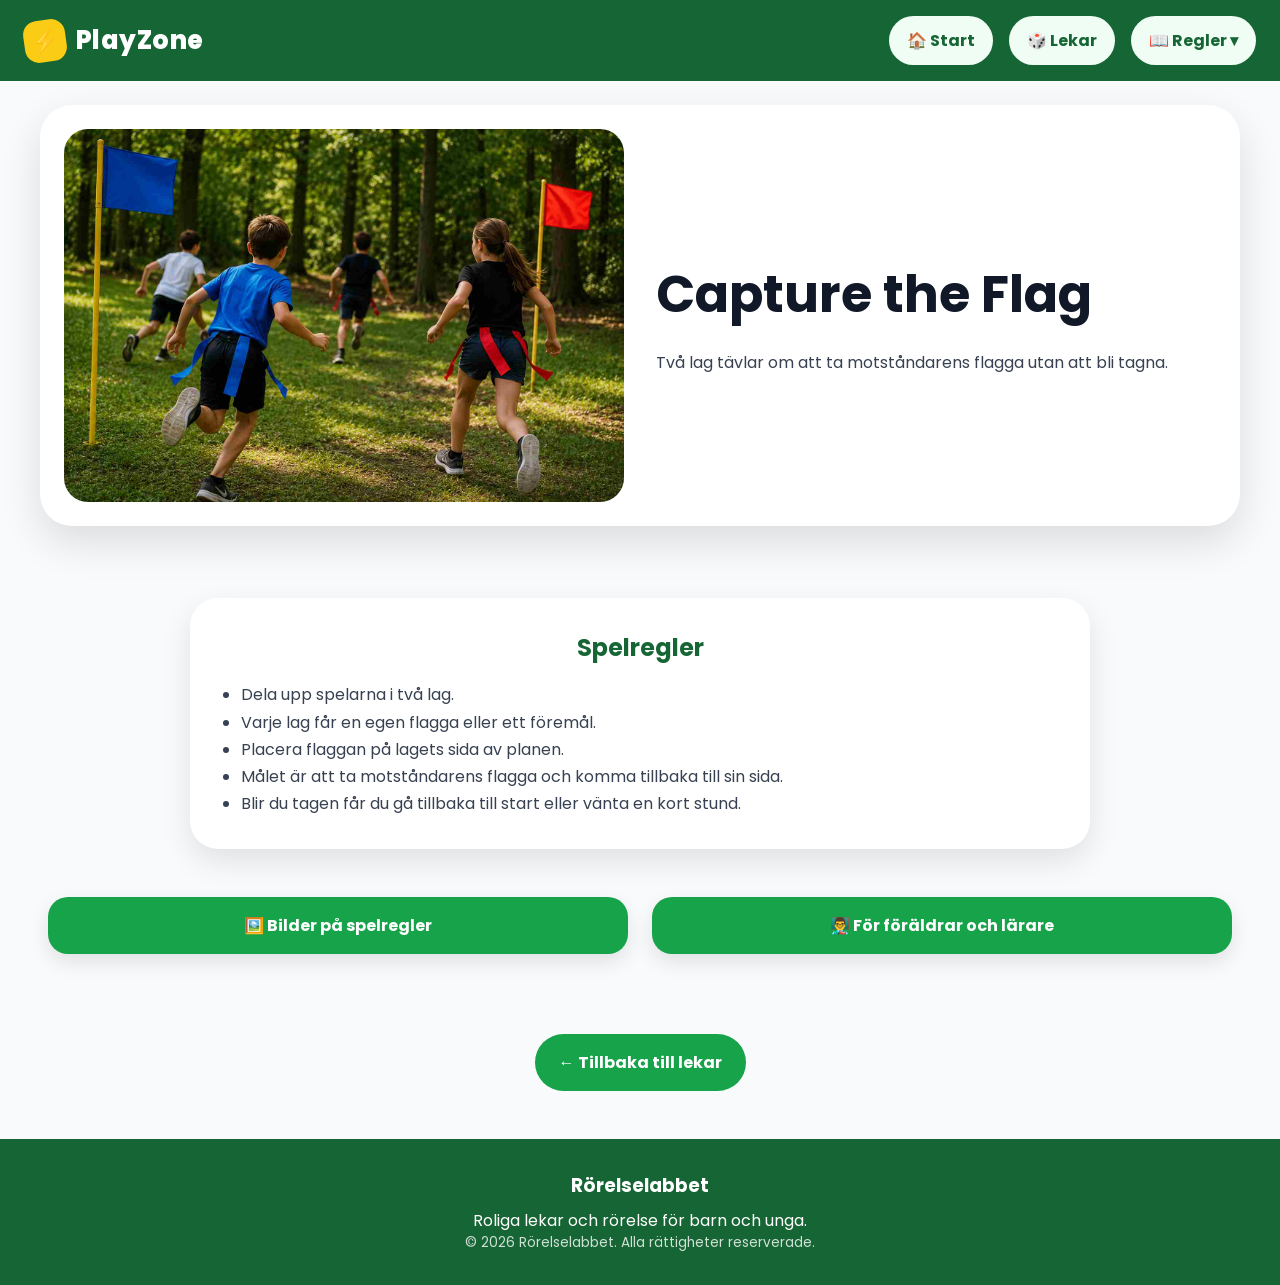
==== capturetheflagg.html @ b03fca57 "Första versionen av PlayZone" ====
<!DOCTYPE html>
<html lang="sv">
<head>
    <meta charset="UTF-8">
    <meta name="viewport" content="width=device-width, initial-scale=1.0">
    <title>Capture the Flag - Rörelselabbet</title>
    <link rel="preconnect" href="https://fonts.googleapis.com">
    <link href="https://fonts.googleapis.com/css2?family=Poppins:wght@400;500;600;700&display=swap" rel="stylesheet">
    <link rel="stylesheet" href="css/lekinfo.style.css">
</head>
<body>

<nav>
     <div class="logo">
    <span class="logo-icon">⚡</span>
    <span class="logo-text">PlayZone</span>
</div>

    <input type="checkbox" id="menu-toggle">
</div>

    <div class="nav-links">

        <a href="index.html">🏠 Start</a>

        <a href="lekar.html">🎲 Lekar</a>

        <div class="dropdown">

           
<details class="dropdown-menu">
    <summary>📖 Regler ▾</summary>
                <a href="spokboll.html">Spökboll</a>
                <a href="kurragömma.html">Kurragömma</a>
                <a href="capturetheflagg.html">Capture the Flag</a>
                <a href="dogdeball.html">Dodgeball</a>
                <a href="stafett.html">Stafett</a>
                <a href="tagen.html">Tagen</a>
                <a href="king.html">King</a>
                <a href="hinderbana.html">Hinderbana</a>
            </div>

        </div>

    </div>
</nav>

<section class="hero">
    <div class="hero-card">
        <div class="hero-image">
            <img src="images/capturetheflagg.jpg" alt="Capture the Flag">
        </div>
        <div class="hero-text">
            <h1>Capture the Flag</h1>
            <p>Två lag tävlar om att ta motståndarens flagga utan att bli tagna.</p>
        </div>
    </div>
</section>

<section class="content-section">
    <div class="content-grid">
        <div class="info-card">
            <h2>Spelregler</h2>
            <ul>
                <li>Dela upp spelarna i två lag.</li>
                <li>Varje lag får en egen flagga eller ett föremål.</li>
                <li>Placera flaggan på lagets sida av planen.</li>
                <li>Målet är att ta motståndarens flagga och komma tillbaka till sin sida.</li>
                <li>Blir du tagen får du gå tillbaka till start eller vänta en kort stund.</li>
            </ul>
        </div>
    </div>

 <section class="content-section">

    <div class="tabs-wrapper">

        <div class="tab-box">

            <input type="checkbox" id="toggle-rules">

            <label for="toggle-rules" class="tab-label">
                🖼️ Bilder på spelregler
            </label>

            <div class="tab-content">
                <img src="images/capturetheflagbild.jpg" alt="Bildstöd för Spökboll" class="rules-image">
            </div>

        </div>

        <div class="tab-box">

            <input type="checkbox" id="toggle-info">

            <label for="toggle-info" class="tab-label">
                👨‍🏫 För föräldrar och lärare
            </label>

            <div class="tab-content">
                <p>
                    Capture the Flag tränar samarbete, strategi, kommunikation och kondition. Leken passar bra för större grupper och hjälper barn att planera tillsammans.
                </p>
            </div>

        </div>

    </div>

    </section>

    <div class="back-container">
        <a href="lekar.html" class="back-btn">← Tillbaka till lekar</a>
    </div>
</section>

<footer class="footer">
    <h3>Rörelselabbet</h3>
    <p>Roliga lekar och rörelse för barn och unga.</p>
    <p class="small-text">© 2026 Rörelselabbet. Alla rättigheter reserverade.</p>
</footer>

</body>
</html>
---- css/lekinfo.style.css ----
*{
    margin: 0;
    padding: 0;
    box-sizing: border-box;
}

body{
    font-family: "Poppins", Arial, sans-serif;
    background: #F8FAFC;
    color: #1F2937;
}

/* NAV */

nav{
    background: #166534;
    padding: 1rem 1.5rem;
}

.nav-container{
    display: flex;
    justify-content: space-between;
    align-items: center;
}

.logo{
    display: flex;
    align-items: center;
    gap: 0.6rem;

    color: white;
    font-weight: 800;
}

.logo-icon{
    background: #FACC15;
    color: #166534;

    width: 42px;
    height: 42px;

    display: flex;
    align-items: center;
    justify-content: center;

    border-radius: 14px;

    font-size: 1.4rem;

    transform: rotate(-8deg);
}

.logo-text{
    font-size: 1.6rem;
    letter-spacing: 0.5px;
}

.menu-btn{
    color: white;
    font-size: 2rem;
    cursor: pointer;
}

#menu-toggle{
    display: none;
}

.nav-links{
    display: none;
    flex-direction: column;
    gap: 1rem;
    margin-top: 1rem;
}

.nav-links a{
    text-decoration: none;
    color: #166534;
    background: #F0FDF4;
    padding: 12px 18px;
    border-radius: 999px;
    font-weight: 700;
    transition: 0.2s;
}

.nav-links a:hover{
    background: #DCFCE7;
}

#menu-toggle:checked ~ .nav-links{
    display: flex;
}

/* ===== REGELMENY ===== */

.dropdown-menu{
    position: relative;
}

.dropdown-menu summary{
    list-style: none;
    cursor: pointer;
    background: #F0FDF4;
    color: #166534;
    padding: 12px 18px;
    border-radius: 999px;
    font-weight: 700;
}

.dropdown-menu summary::-webkit-details-marker{
    display: none;
}

.dropdown-menu a{
    display: none;
}

.dropdown-menu[open] a{
    display: block;
    text-decoration: none;
    color: #166534;
    background: white;
    padding: 10px 14px;
    border-radius: 12px;
    font-weight: 600;
    margin-top: 0.3rem;
}

.dropdown-menu[open]{
    background: white;
    border-radius: 20px;
    padding: 0.5rem;
    box-shadow: 0 12px 30px rgba(0,0,0,.15);
}

/* Desktop/iPad: gör dropdownen flytande så den inte puttar runt menyn */
@media (min-width: 768px){
    .dropdown-menu[open]{
        position: absolute;
        right: 0;
        top: 100%;
        min-width: 220px;
        z-index: 999;
    }

    .nav-links{
        position: relative;
        align-items: center;
    }
}

/* HERO */

.hero{
    padding: 1.5rem;
}

.hero-card{
    max-width: 1200px;
    margin: auto;
    display: flex;
    gap: 2rem;
    background: white;
    border-radius: 32px;
    padding: 1.5rem;
    box-shadow: 0 16px 40px rgba(0,0,0,0.12);
}

.hero-image,
.hero-text{
    flex: 1;
}

.hero-image img{
    width: 100%;
    height: 100%;
    min-height: 350px;
    object-fit: cover;
    border-radius: 24px;
    display: block;
}

.hero-text{
    display: flex;
    flex-direction: column;
    justify-content: center;
}

.hero-text h1{
    font-size: clamp(2rem, 4vw, 3.4rem);
    margin-bottom: 1rem;
    color: #111827;
}

.hero-text p{
    line-height: 1.7;
    color: #374151;
}

/* CONTENT */

.content-section{
    padding: 3rem 1.5rem;
}

.content-grid{
    max-width: 900px;
    margin: auto;
}

.info-card{
    background: white;
    border-radius: 28px;
    padding: 2rem;
    box-shadow: 0 12px 30px rgba(0,0,0,0.10);
}

.info-card h2{
    text-align: center;
    color: #166534;
    margin-bottom: 1rem;
}

.info-card li{
    line-height: 1.7;
    color: #374151;
}

.info-card ul{
    padding-left: 1.2rem;
}

/* BACK BUTTON */

.back-container{
    text-align: center;
    margin-top: 2rem;
}

.back-btn{
    display: inline-block;
    background: #16A34A;
    color: white;
    text-decoration: none;
    padding: 1rem 1.5rem;
    border-radius: 999px;
    font-weight: 700;
    transition: 0.2s;
}

.back-btn:hover{
    background: #15803D;
}

.tabs-wrapper{
    max-width: 1200px;
    margin: auto;
    display: grid;
    grid-template-columns: 1fr;
    gap: 1.5rem;
}

.tab-box input{
    display: none;
}

.tab-label{
    display: block;
    background: #16A34A;
    color: white;
    padding: 1rem 1.5rem;
    border-radius: 20px;
    font-weight: 700;
    cursor: pointer;
    text-align: center;
    box-shadow: 0 8px 20px rgba(0,0,0,.10);
}

.tab-content{
    display: none;
    background: white;
    padding: 1.5rem;
    border-radius: 20px;
    margin-top: 0.8rem;
    box-shadow: 0 12px 30px rgba(0,0,0,.10);
}

#toggle-rules:checked ~ .tab-content,
#toggle-info:checked ~ .tab-content{
    display: block;
}

.rules-image{
    width: 100%;
    border-radius: 18px;
    display: block;
}

.tab-content p{
    line-height: 1.7;
    color: #374151;
}

@media (min-width: 768px){
    .tabs-wrapper{
        grid-template-columns: 1fr 1fr;
        align-items: start;
    }
}

#toggle-rules:checked ~ .tab-content,
#toggle-parent:checked ~ .tab-content{
    display: block;
}

.rules-image{
    width: 100%;
    border-radius: 18px;
    display: block;
}

.tab-content p{
    line-height: 1.7;
    color: #374151;
}

@media (min-width: 768px){

    .tabs-wrapper{
        grid-template-columns: 1fr 1fr;
        align-items: start;
    }

}

/* FOOTER */

.footer{
    background: #166534;
    color: white;
    padding: 2rem 1rem;
    text-align: center;
}

.footer h3{
    margin-bottom: 0.5rem;
}

.small-text{
    font-size: 0.85rem;
    opacity: 0.8;
}

/* MOBIL */

@media (max-width: 767px){

    .hero{
        padding: 1rem;
    }

    .hero-card{
        flex-direction: column;
        gap: 1rem;
        padding: 1rem;
        border-radius: 24px;
    }

    .hero-image img{
        min-height: 230px;
    }

.info-card,
.tab-content{
    padding: 1.5rem;
}

.tab-label{
    width: 100%;
    border-radius: 20px;
    text-align: center;
}

.tab-content{
    border-radius: 20px;
    margin-top: 0.5rem;
}

}

/* IPAD + DESKTOP */

@media (min-width: 768px){

    nav{
        display: flex;
        justify-content: space-between;
        align-items: center;
    }

    .menu-btn{
        display: none;
    }

    .nav-links{
        display: flex;
        flex-direction: row;
        margin-top: 0;
    }

    .nav-container{
        display: block;
    }
}
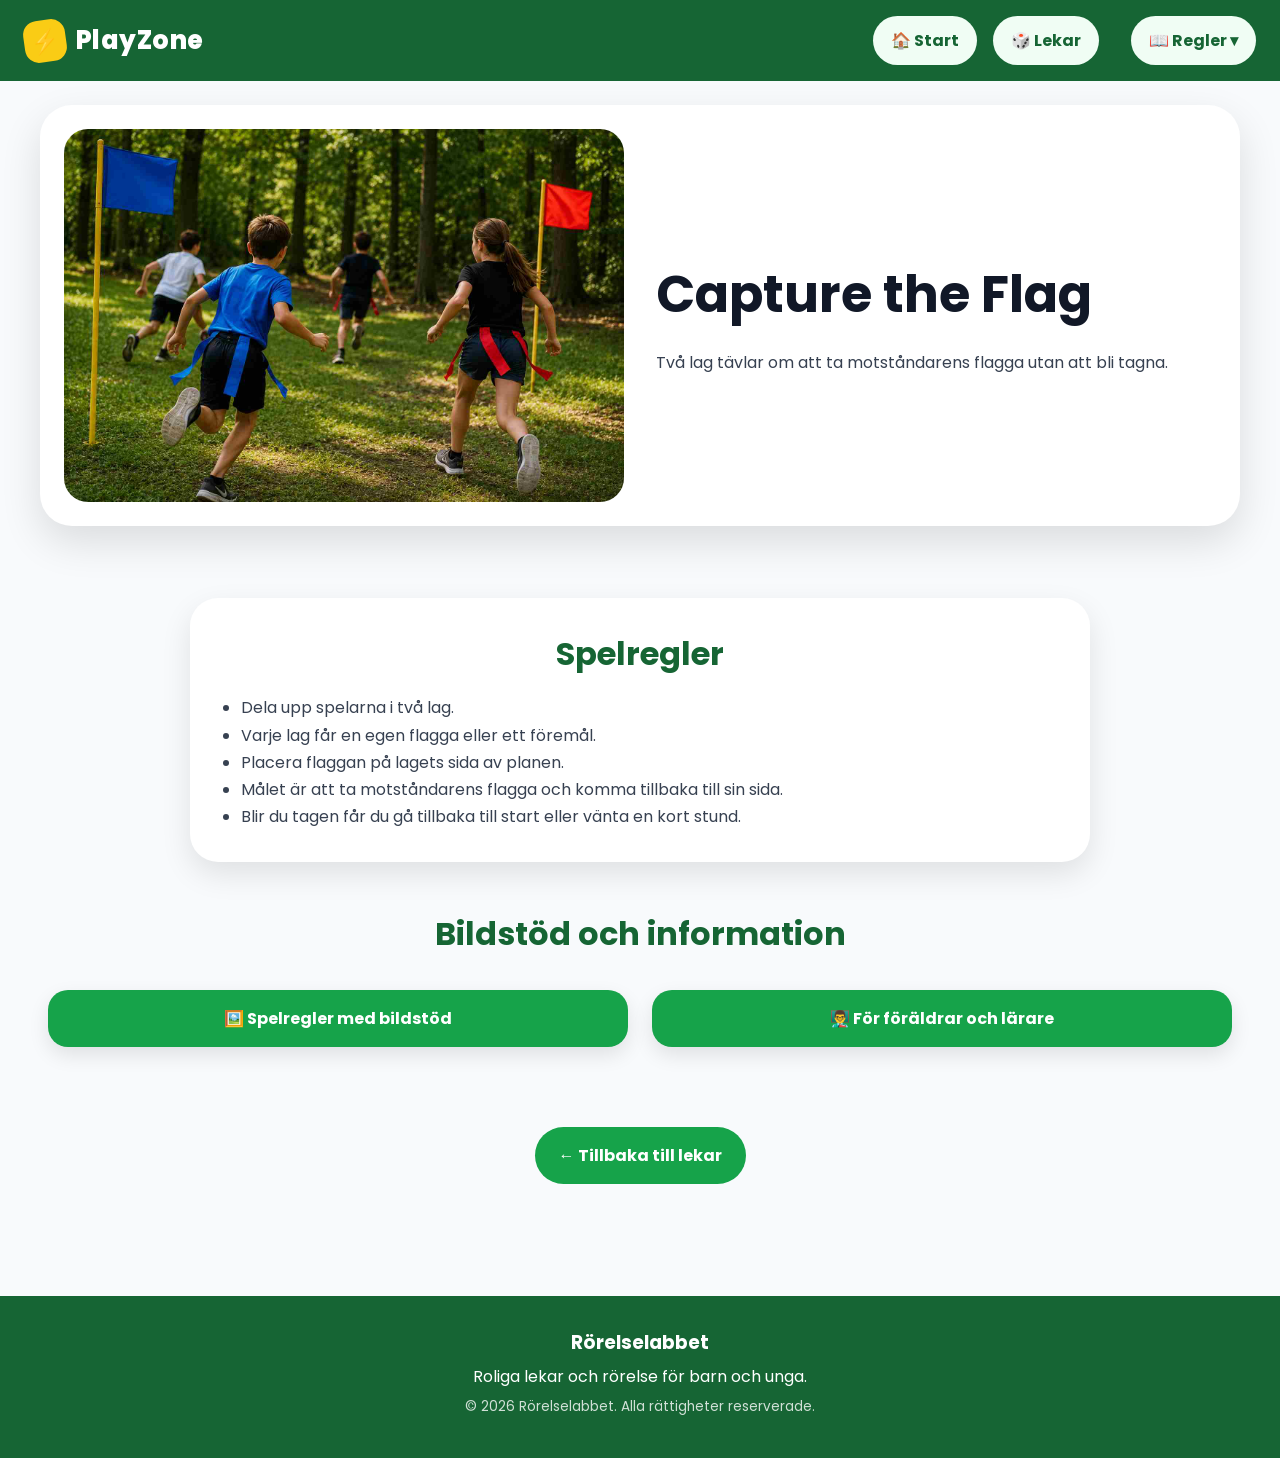
==== commit 3b18b5d4: "massa ändringar" ====
--- a/capturetheflagg.html
+++ b/capturetheflagg.html
@@ -14,9 +14,7 @@
      <div class="logo">
     <span class="logo-icon">⚡</span>
     <span class="logo-text">PlayZone</span>
-</div>
-
-    <input type="checkbox" id="menu-toggle">
+        <input type="checkbox" id="menu-toggle">
 </div>
 
     <div class="nav-links">
@@ -26,23 +24,23 @@
         <a href="lekar.html">🎲 Lekar</a>
 
         <div class="dropdown">
+            </div>
 
-           
+   <div>        
 <details class="dropdown-menu">
     <summary>📖 Regler ▾</summary>
                 <a href="spokboll.html">Spökboll</a>
-                <a href="kurragömma.html">Kurragömma</a>
+                <a href="kurragomma.html">Kurragömma</a>
                 <a href="capturetheflagg.html">Capture the Flag</a>
                 <a href="dogdeball.html">Dodgeball</a>
                 <a href="stafett.html">Stafett</a>
                 <a href="tagen.html">Tagen</a>
                 <a href="king.html">King</a>
                 <a href="hinderbana.html">Hinderbana</a>
+</details>
             </div>
 
         </div>
-
-    </div>
 </nav>
 
 <section class="hero">
@@ -73,6 +71,8 @@
 
  <section class="content-section">
 
+    <h2>Bildstöd och information</h2>
+
     <div class="tabs-wrapper">
 
         <div class="tab-box">
@@ -80,11 +80,11 @@
             <input type="checkbox" id="toggle-rules">
 
             <label for="toggle-rules" class="tab-label">
-                🖼️ Bilder på spelregler
+                <span>🖼️ Spelregler med bildstöd</span>
             </label>
 
             <div class="tab-content">
-                <img src="images/capturetheflagbild.jpg" alt="Bildstöd för Spökboll" class="rules-image">
+                <img src="images/capturetheflagbild.jpg" alt="Bildstöd för Capture the Flag" class="rules-image">
             </div>
 
         </div>
@@ -94,7 +94,7 @@
             <input type="checkbox" id="toggle-info">
 
             <label for="toggle-info" class="tab-label">
-                👨‍🏫 För föräldrar och lärare
+                <span>👨‍🏫 För föräldrar och lärare</span>
             </label>
 
             <div class="tab-content">
@@ -107,7 +107,7 @@
 
     </div>
 
-    </section>
+</section>
 
     <div class="back-container">
         <a href="lekar.html" class="back-btn">← Tillbaka till lekar</a>
--- a/css/lekinfo.style.css
+++ b/css/lekinfo.style.css
@@ -1,78 +1,73 @@
-*{
+* {
     margin: 0;
     padding: 0;
     box-sizing: border-box;
 }
 
-body{
+body {
     font-family: "Poppins", Arial, sans-serif;
     background: #F8FAFC;
     color: #1F2937;
 }
 
-/* NAV */
-
-nav{
+/* NAVIGATION */
+
+nav {
     background: #166534;
     padding: 1rem 1.5rem;
-}
-
-.nav-container{
-    display: flex;
+    display: flex;
+    flex-wrap: wrap;
+    align-items: center;
     justify-content: space-between;
-    align-items: center;
-}
-
-.logo{
+    position: relative;
+}
+
+.logo {
     display: flex;
     align-items: center;
     gap: 0.6rem;
-
     color: white;
     font-weight: 800;
 }
 
-.logo-icon{
+.logo-icon {
     background: #FACC15;
     color: #166534;
-
     width: 42px;
     height: 42px;
-
     display: flex;
     align-items: center;
     justify-content: center;
-
     border-radius: 14px;
-
     font-size: 1.4rem;
-
     transform: rotate(-8deg);
 }
 
-.logo-text{
+.logo-text {
     font-size: 1.6rem;
     letter-spacing: 0.5px;
 }
 
-.menu-btn{
+.menu-btn {
     color: white;
     font-size: 2rem;
     cursor: pointer;
 }
 
-#menu-toggle{
-    display: none;
-}
-
-.nav-links{
-    display: none;
+#menu-toggle {
+    display: none;
+}
+
+.nav-links {
+    display: none;
+    width: 100%;
     flex-direction: column;
     gap: 1rem;
     margin-top: 1rem;
 }
 
-.nav-links a{
+.nav-links a,
+.dropdown-menu summary {
     text-decoration: none;
     color: #166534;
     background: #F0FDF4;
@@ -82,59 +77,289 @@
     transition: 0.2s;
 }
 
-.nav-links a:hover{
+.nav-links a:hover,
+.dropdown-menu summary:hover {
     background: #DCFCE7;
 }
 
-#menu-toggle:checked ~ .nav-links{
-    display: flex;
-}
-
-/* ===== REGELMENY ===== */
-
-.dropdown-menu{
+#menu-toggle:checked ~ .nav-links {
+    display: flex;
+}
+
+/* DROPDOWN */
+
+.dropdown-menu {
     position: relative;
 }
 
-.dropdown-menu summary{
+.dropdown-menu summary {
     list-style: none;
     cursor: pointer;
-    background: #F0FDF4;
-    color: #166534;
-    padding: 12px 18px;
-    border-radius: 999px;
-    font-weight: 700;
-}
-
-.dropdown-menu summary::-webkit-details-marker{
-    display: none;
-}
-
-.dropdown-menu a{
-    display: none;
-}
-
-.dropdown-menu[open] a{
-    display: block;
-    text-decoration: none;
-    color: #166534;
-    background: white;
+}
+
+.dropdown-menu summary::-webkit-details-marker {
+    display: none;
+}
+
+.dropdown-menu a {
+    display: none;
+}
+
+.dropdown-menu[open] {
+    background: white;
+    border-radius: 20px;
+    padding: 0.5rem;
+    box-shadow: 0 12px 30px rgba(0, 0, 0, 0.15);
+}
+
+.dropdown-menu[open] a {
+    display: block;
+    background: white;
+    color: #166534;
     padding: 10px 14px;
     border-radius: 12px;
     font-weight: 600;
     margin-top: 0.3rem;
 }
 
-.dropdown-menu[open]{
-    background: white;
+/* HERO */
+
+.hero {
+    padding: 1.5rem;
+}
+
+.hero-card {
+    max-width: 1200px;
+    margin: auto;
+    display: flex;
+    gap: 2rem;
+    background: white;
+    border-radius: 32px;
+    padding: 1.5rem;
+    box-shadow: 0 16px 40px rgba(0, 0, 0, 0.12);
+}
+
+.hero-image,
+.hero-text {
+    flex: 1;
+}
+
+.hero-image img {
+    width: 100%;
+    height: 100%;
+    min-height: 350px;
+    object-fit: cover;
+    border-radius: 24px;
+    display: block;
+}
+
+.hero-text {
+    display: flex;
+    flex-direction: column;
+    justify-content: center;
+}
+
+.hero-text h1 {
+    font-size: clamp(2rem, 4vw, 3.4rem);
+    margin-bottom: 1rem;
+    color: #111827;
+}
+
+.hero-text p {
+    line-height: 1.7;
+    color: #374151;
+}
+
+/* CONTENT */
+
+.content-section {
+    padding: 3rem 1.5rem;
+}
+
+.content-section h2 {
+    text-align: center;
+    font-size: 2rem;
+    font-weight: 700;
+    color: #166534;
+    margin-bottom: 2rem;
+}
+
+.content-grid {
+    max-width: 900px;
+    margin: auto;
+}
+
+.info-card {
+    background: white;
+    border-radius: 28px;
+    padding: 2rem;
+    box-shadow: 0 12px 30px rgba(0, 0, 0, 0.10);
+}
+
+.info-card h2 {
+    text-align: center;
+    color: #166534;
+    margin-bottom: 1rem;
+}
+
+.info-card ul {
+    padding-left: 1.2rem;
+}
+
+.info-card li {
+    line-height: 1.7;
+    color: #374151;
+}
+
+/* TABS */
+
+.tabs-wrapper {
+    max-width: 1200px;
+    margin: auto;
+    display: grid;
+    grid-template-columns: 1fr;
+    gap: 1.5rem;
+}
+
+.tab-box input {
+    display: none;
+}
+
+.tab-label {
+    display: block;
+    background: #16A34A;
+    color: white;
+    padding: 1rem 1.5rem;
     border-radius: 20px;
-    padding: 0.5rem;
-    box-shadow: 0 12px 30px rgba(0,0,0,.15);
-}
-
-/* Desktop/iPad: gör dropdownen flytande så den inte puttar runt menyn */
-@media (min-width: 768px){
-    .dropdown-menu[open]{
+    font-weight: 700;
+    cursor: pointer;
+    text-align: center;
+    box-shadow: 0 8px 20px rgba(0, 0, 0, 0.10);
+}
+
+.tab-content {
+    display: none;
+    background: white;
+    padding: 1.5rem;
+    border-radius: 20px;
+    margin-top: 0.8rem;
+    box-shadow: 0 12px 30px rgba(0, 0, 0, 0.10);
+}
+
+#toggle-rules:checked ~ .tab-content,
+#toggle-info:checked ~ .tab-content,
+#toggle-parent:checked ~ .tab-content {
+    display: block;
+}
+
+.rules-image {
+    width: 100%;
+    border-radius: 18px;
+    display: block;
+}
+
+.tab-content p {
+    line-height: 1.7;
+    color: #374151;
+}
+
+/* BACK BUTTON */
+
+.back-container {
+    text-align: center;
+    margin-top: 2rem;
+    margin-bottom: 4rem;
+}
+
+.back-btn {
+    display: inline-block;
+    background: #16A34A;
+    color: white;
+    text-decoration: none;
+    padding: 1rem 1.5rem;
+    border-radius: 999px;
+    font-weight: 700;
+    transition: 0.2s;
+}
+
+.back-btn:hover {
+    background: #15803D;
+}
+
+/* FOOTER */
+
+.footer {
+    background: #166534;
+    color: white;
+    padding: 2rem 1rem;
+    text-align: center;
+}
+
+.footer h3 {
+    margin-bottom: 0.5rem;
+}
+
+.footer p {
+    line-height: 1.5;
+    margin-bottom: 0.5rem;
+}
+
+.small-text {
+    font-size: 0.85rem;
+    opacity: 0.8;
+}
+
+/* MOBIL */
+
+@media (max-width: 767px) {
+    .hero {
+        padding: 1rem;
+    }
+
+    .hero-card {
+        flex-direction: column;
+        gap: 1rem;
+        padding: 1rem;
+        border-radius: 24px;
+    }
+
+    .hero-image img {
+        min-height: 230px;
+    }
+
+    .info-card,
+    .tab-content {
+        padding: 1.5rem;
+    }
+
+    .tab-label {
+        width: 100%;
+        border-radius: 20px;
+        text-align: center;
+    }
+
+    .tab-content {
+        border-radius: 20px;
+        margin-top: 0.5rem;
+    }
+}
+
+/* IPAD + DESKTOP */
+
+@media (min-width: 768px) {
+    .menu-btn {
+        display: none;
+    }
+
+    .nav-links {
+        display: flex;
+        width: auto;
+        flex-direction: row;
+        align-items: center;
+        margin-top: 0;
+    }
+
+    .dropdown-menu[open] {
         position: absolute;
         right: 0;
         top: 100%;
@@ -142,273 +367,9 @@
         z-index: 999;
     }
 
-    .nav-links{
-        position: relative;
-        align-items: center;
-    }
-}
-
-/* HERO */
-
-.hero{
-    padding: 1.5rem;
-}
-
-.hero-card{
-    max-width: 1200px;
-    margin: auto;
-    display: flex;
-    gap: 2rem;
-    background: white;
-    border-radius: 32px;
-    padding: 1.5rem;
-    box-shadow: 0 16px 40px rgba(0,0,0,0.12);
-}
-
-.hero-image,
-.hero-text{
-    flex: 1;
-}
-
-.hero-image img{
-    width: 100%;
-    height: 100%;
-    min-height: 350px;
-    object-fit: cover;
-    border-radius: 24px;
-    display: block;
-}
-
-.hero-text{
-    display: flex;
-    flex-direction: column;
-    justify-content: center;
-}
-
-.hero-text h1{
-    font-size: clamp(2rem, 4vw, 3.4rem);
-    margin-bottom: 1rem;
-    color: #111827;
-}
-
-.hero-text p{
-    line-height: 1.7;
-    color: #374151;
-}
-
-/* CONTENT */
-
-.content-section{
-    padding: 3rem 1.5rem;
-}
-
-.content-grid{
-    max-width: 900px;
-    margin: auto;
-}
-
-.info-card{
-    background: white;
-    border-radius: 28px;
-    padding: 2rem;
-    box-shadow: 0 12px 30px rgba(0,0,0,0.10);
-}
-
-.info-card h2{
-    text-align: center;
-    color: #166534;
-    margin-bottom: 1rem;
-}
-
-.info-card li{
-    line-height: 1.7;
-    color: #374151;
-}
-
-.info-card ul{
-    padding-left: 1.2rem;
-}
-
-/* BACK BUTTON */
-
-.back-container{
-    text-align: center;
-    margin-top: 2rem;
-}
-
-.back-btn{
-    display: inline-block;
-    background: #16A34A;
-    color: white;
-    text-decoration: none;
-    padding: 1rem 1.5rem;
-    border-radius: 999px;
-    font-weight: 700;
-    transition: 0.2s;
-}
-
-.back-btn:hover{
-    background: #15803D;
-}
-
-.tabs-wrapper{
-    max-width: 1200px;
-    margin: auto;
-    display: grid;
-    grid-template-columns: 1fr;
-    gap: 1.5rem;
-}
-
-.tab-box input{
-    display: none;
-}
-
-.tab-label{
-    display: block;
-    background: #16A34A;
-    color: white;
-    padding: 1rem 1.5rem;
-    border-radius: 20px;
-    font-weight: 700;
-    cursor: pointer;
-    text-align: center;
-    box-shadow: 0 8px 20px rgba(0,0,0,.10);
-}
-
-.tab-content{
-    display: none;
-    background: white;
-    padding: 1.5rem;
-    border-radius: 20px;
-    margin-top: 0.8rem;
-    box-shadow: 0 12px 30px rgba(0,0,0,.10);
-}
-
-#toggle-rules:checked ~ .tab-content,
-#toggle-info:checked ~ .tab-content{
-    display: block;
-}
-
-.rules-image{
-    width: 100%;
-    border-radius: 18px;
-    display: block;
-}
-
-.tab-content p{
-    line-height: 1.7;
-    color: #374151;
-}
-
-@media (min-width: 768px){
-    .tabs-wrapper{
+    .tabs-wrapper {
         grid-template-columns: 1fr 1fr;
         align-items: start;
     }
 }
 
-#toggle-rules:checked ~ .tab-content,
-#toggle-parent:checked ~ .tab-content{
-    display: block;
-}
-
-.rules-image{
-    width: 100%;
-    border-radius: 18px;
-    display: block;
-}
-
-.tab-content p{
-    line-height: 1.7;
-    color: #374151;
-}
-
-@media (min-width: 768px){
-
-    .tabs-wrapper{
-        grid-template-columns: 1fr 1fr;
-        align-items: start;
-    }
-
-}
-
-/* FOOTER */
-
-.footer{
-    background: #166534;
-    color: white;
-    padding: 2rem 1rem;
-    text-align: center;
-}
-
-.footer h3{
-    margin-bottom: 0.5rem;
-}
-
-.small-text{
-    font-size: 0.85rem;
-    opacity: 0.8;
-}
-
-/* MOBIL */
-
-@media (max-width: 767px){
-
-    .hero{
-        padding: 1rem;
-    }
-
-    .hero-card{
-        flex-direction: column;
-        gap: 1rem;
-        padding: 1rem;
-        border-radius: 24px;
-    }
-
-    .hero-image img{
-        min-height: 230px;
-    }
-
-.info-card,
-.tab-content{
-    padding: 1.5rem;
-}
-
-.tab-label{
-    width: 100%;
-    border-radius: 20px;
-    text-align: center;
-}
-
-.tab-content{
-    border-radius: 20px;
-    margin-top: 0.5rem;
-}
-
-}
-
-/* IPAD + DESKTOP */
-
-@media (min-width: 768px){
-
-    nav{
-        display: flex;
-        justify-content: space-between;
-        align-items: center;
-    }
-
-    .menu-btn{
-        display: none;
-    }
-
-    .nav-links{
-        display: flex;
-        flex-direction: row;
-        margin-top: 0;
-    }
-
-    .nav-container{
-        display: block;
-    }
-}
-
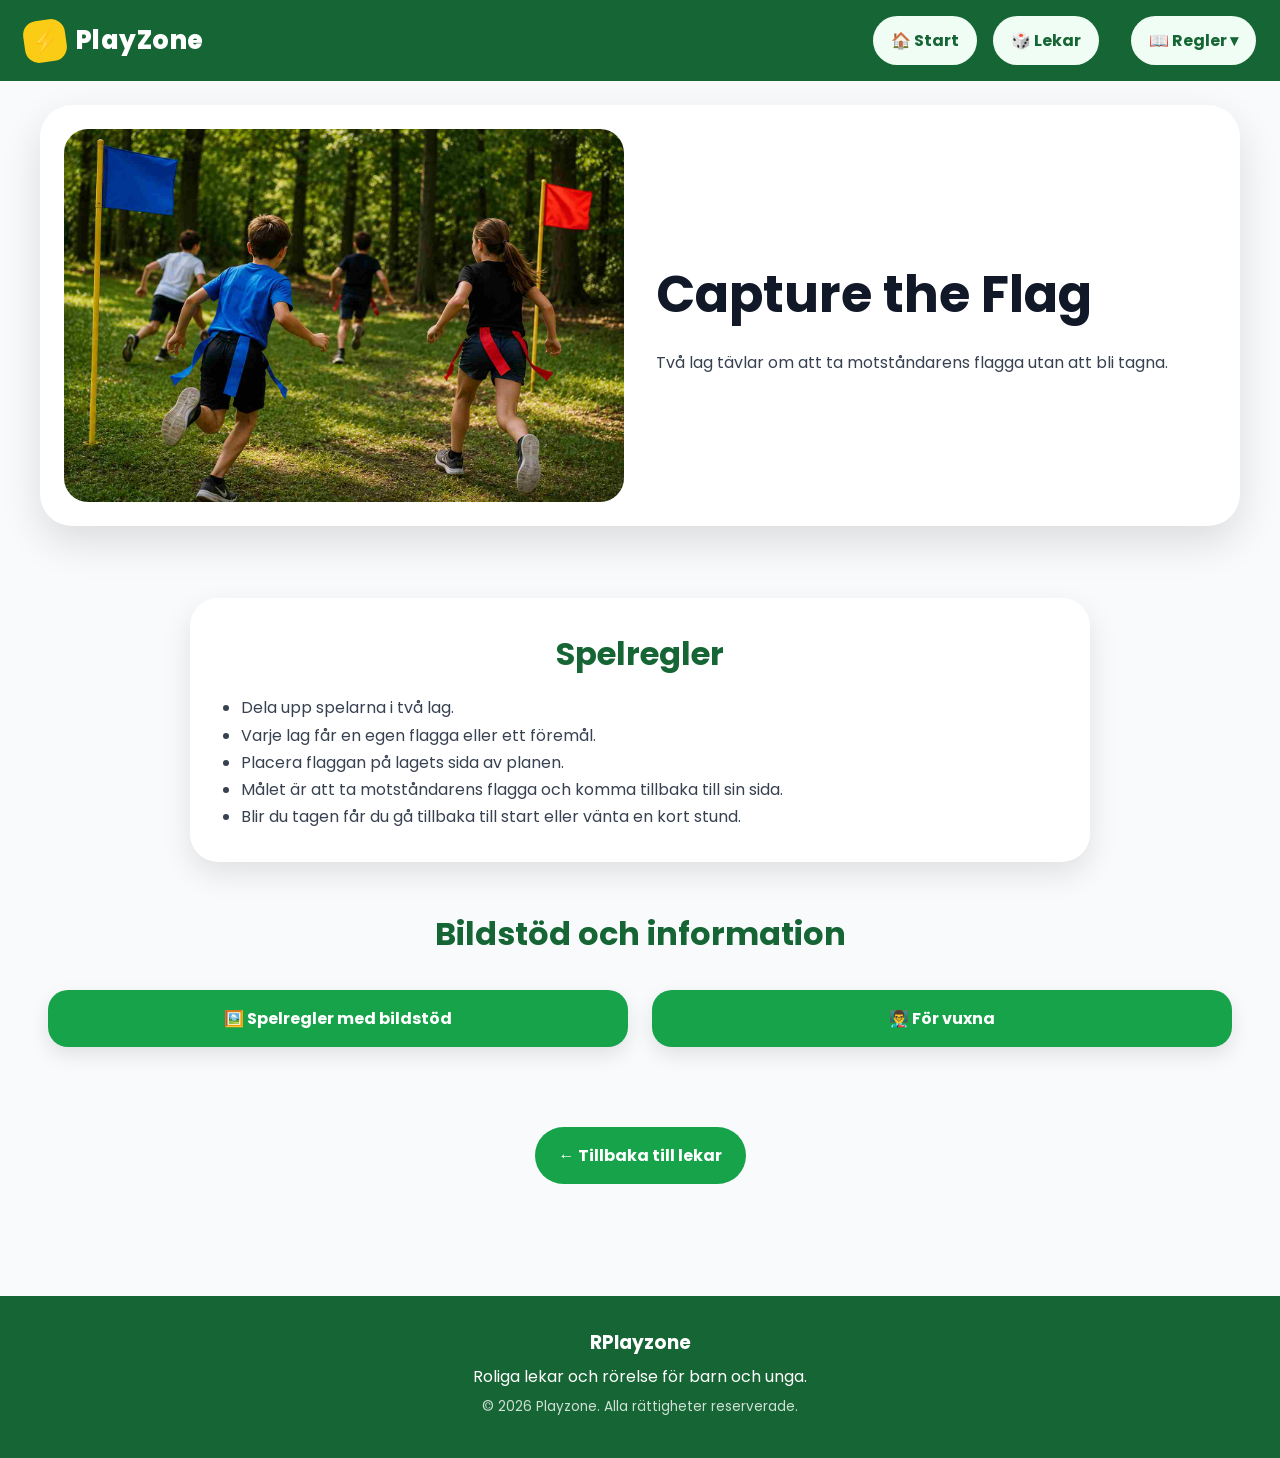
==== commit 468be6f3: "lite nya ändringar" ====
--- a/capturetheflagg.html
+++ b/capturetheflagg.html
@@ -94,7 +94,7 @@
             <input type="checkbox" id="toggle-info">
 
             <label for="toggle-info" class="tab-label">
-                <span>👨‍🏫 För föräldrar och lärare</span>
+                <span>👨‍🏫 För vuxna</span>
             </label>
 
             <div class="tab-content">
@@ -115,9 +115,9 @@
 </section>
 
 <footer class="footer">
-    <h3>Rörelselabbet</h3>
+    <h3>RPlayzone</h3>
     <p>Roliga lekar och rörelse för barn och unga.</p>
-    <p class="small-text">© 2026 Rörelselabbet. Alla rättigheter reserverade.</p>
+    <p class="small-text">© 2026 Playzone. Alla rättigheter reserverade.</p>
 </footer>
 
 </body>
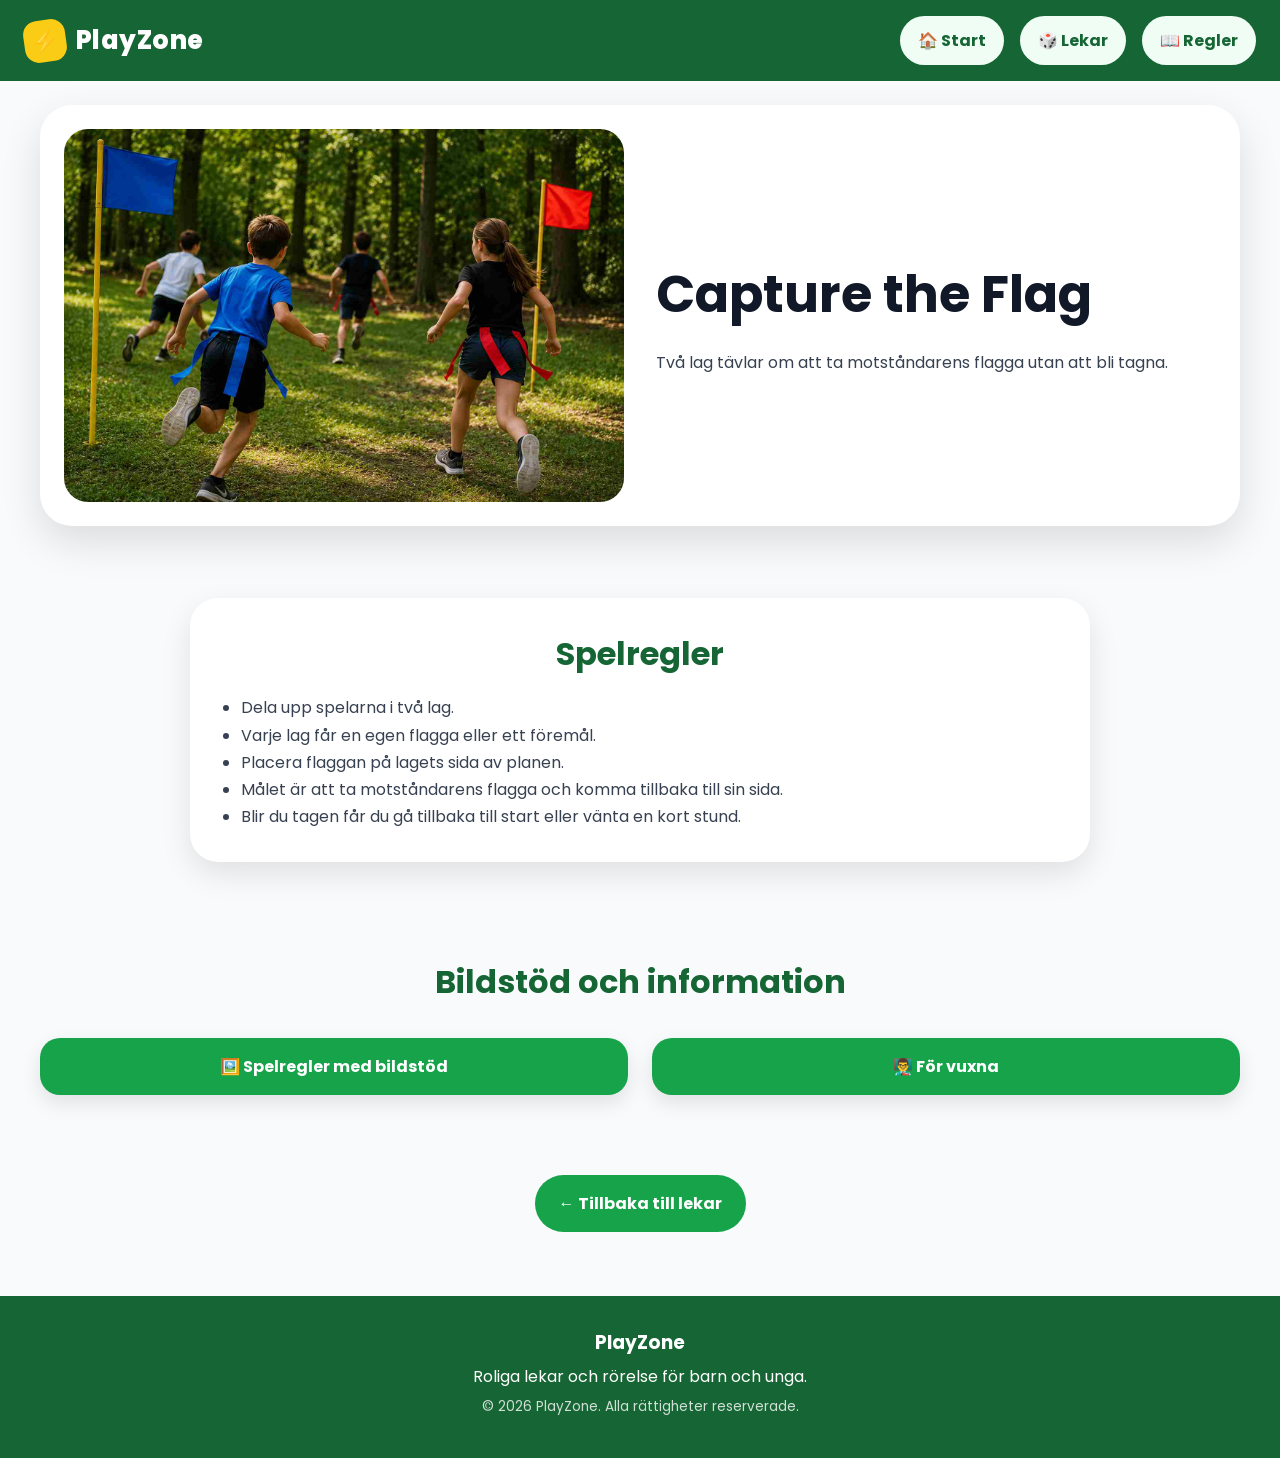
==== commit a7779cd7: "Ytterligare ändringar" ====
--- a/capturetheflagg.html
+++ b/capturetheflagg.html
@@ -4,6 +4,7 @@
     <meta charset="UTF-8">
     <meta name="viewport" content="width=device-width, initial-scale=1.0">
     <title>Capture the Flag - Rörelselabbet</title>
+
     <link rel="preconnect" href="https://fonts.googleapis.com">
     <link href="https://fonts.googleapis.com/css2?family=Poppins:wght@400;500;600;700&display=swap" rel="stylesheet">
     <link rel="stylesheet" href="css/lekinfo.style.css">
@@ -11,36 +12,33 @@
 <body>
 
 <nav>
-     <div class="logo">
-    <span class="logo-icon">⚡</span>
-    <span class="logo-text">PlayZone</span>
-        <input type="checkbox" id="menu-toggle">
-</div>
+    <a href="index.html" class="logo">
+        <span class="logo-icon">⚡</span>
+        <span class="logo-text">PlayZone</span>
+    </a>
+
+    <input type="checkbox" id="menu-toggle">
+
+    <label for="menu-toggle" class="menu-btn">
+        ☰
+    </label>
 
     <div class="nav-links">
-
         <a href="index.html">🏠 Start</a>
-
         <a href="lekar.html">🎲 Lekar</a>
 
-        <div class="dropdown">
-            </div>
-
-   <div>        
-<details class="dropdown-menu">
-    <summary>📖 Regler ▾</summary>
-                <a href="spokboll.html">Spökboll</a>
-                <a href="kurragomma.html">Kurragömma</a>
-                <a href="capturetheflagg.html">Capture the Flag</a>
-                <a href="dogdeball.html">Dodgeball</a>
-                <a href="stafett.html">Stafett</a>
-                <a href="tagen.html">Tagen</a>
-                <a href="king.html">King</a>
-                <a href="hinderbana.html">Hinderbana</a>
-</details>
-            </div>
-
-        </div>
+        <details class="dropdown-menu">
+            <summary>📖 Regler</summary>
+            <a href="spokboll.html">Spökboll</a>
+            <a href="kurragomma.html">Kurragömma</a>
+            <a href="capturetheflagg.html">Capture the Flag</a>
+            <a href="dogdeball.html">Dodgeball</a>
+            <a href="stafett.html">Stafett</a>
+            <a href="tagen.html">Tagen</a>
+            <a href="king.html">King</a>
+            <a href="hinderbana.html">Hinderbana</a>
+        </details>
+    </div>
 </nav>
 
 <section class="hero">
@@ -48,6 +46,7 @@
         <div class="hero-image">
             <img src="images/capturetheflagg.jpg" alt="Capture the Flag">
         </div>
+
         <div class="hero-text">
             <h1>Capture the Flag</h1>
             <p>Två lag tävlar om att ta motståndarens flagga utan att bli tagna.</p>
@@ -59,6 +58,7 @@
     <div class="content-grid">
         <div class="info-card">
             <h2>Spelregler</h2>
+
             <ul>
                 <li>Dela upp spelarna i två lag.</li>
                 <li>Varje lag får en egen flagga eller ett föremål.</li>
@@ -68,56 +68,49 @@
             </ul>
         </div>
     </div>
+</section>
 
- <section class="content-section">
-
+<section class="content-section">
     <h2>Bildstöd och information</h2>
 
     <div class="tabs-wrapper">
-
         <div class="tab-box">
-
             <input type="checkbox" id="toggle-rules">
 
             <label for="toggle-rules" class="tab-label">
-                <span>🖼️ Spelregler med bildstöd</span>
+                🖼️ Spelregler med bildstöd
             </label>
 
             <div class="tab-content">
                 <img src="images/capturetheflagbild.jpg" alt="Bildstöd för Capture the Flag" class="rules-image">
             </div>
-
         </div>
 
         <div class="tab-box">
-
             <input type="checkbox" id="toggle-info">
 
             <label for="toggle-info" class="tab-label">
-                <span>👨‍🏫 För vuxna</span>
+                👨‍🏫 För vuxna
             </label>
 
             <div class="tab-content">
                 <p>
-                    Capture the Flag tränar samarbete, strategi, kommunikation och kondition. Leken passar bra för större grupper och hjälper barn att planera tillsammans.
+                    Capture the Flag tränar samarbete, strategi, kommunikation och kondition.
+                    Leken passar bra för större grupper och hjälper barn att planera tillsammans.
                 </p>
             </div>
-
         </div>
-
-    </div>
-
-</section>
-
-    <div class="back-container">
-        <a href="lekar.html" class="back-btn">← Tillbaka till lekar</a>
     </div>
 </section>
 
+<div class="back-container">
+    <a href="lekar.html" class="back-btn">← Tillbaka till lekar</a>
+</div>
+
 <footer class="footer">
-    <h3>RPlayzone</h3>
+    <h3>PlayZone</h3>
     <p>Roliga lekar och rörelse för barn och unga.</p>
-    <p class="small-text">© 2026 Playzone. Alla rättigheter reserverade.</p>
+    <p class="small-text">© 2026 PlayZone. Alla rättigheter reserverade.</p>
 </footer>
 
 </body>
--- a/css/lekinfo.style.css
+++ b/css/lekinfo.style.css
@@ -28,6 +28,11 @@
     gap: 0.6rem;
     color: white;
     font-weight: 800;
+    text-decoration: none;
+}
+
+.logo:hover {
+    opacity: 0.9;
 }
 
 .logo-icon {
@@ -79,7 +84,8 @@
 
 .nav-links a:hover,
 .dropdown-menu summary:hover {
-    background: #DCFCE7;
+    background: #BBF7D0;
+    transform: translateY(-2px);
 }
 
 #menu-toggle:checked ~ .nav-links {
@@ -120,6 +126,37 @@
     border-radius: 12px;
     font-weight: 600;
     margin-top: 0.3rem;
+}
+
+/* DESKTOP */
+@media (min-width: 768px) {
+    .menu-btn {
+        display: none;
+    }
+
+    .nav-links {
+        display: flex;
+        width: auto;
+        flex-direction: row;
+        align-items: center;
+        gap: 1rem;
+        margin-top: 0;
+    }
+}
+
+/* MOBILE */
+@media (max-width: 767px) {
+    .menu-btn {
+        display: block;
+    }
+
+    .nav-links {
+        display: none;
+    }
+
+    #menu-toggle:checked ~ .nav-links {
+        display: flex;
+    }
 }
 
 /* HERO */
@@ -254,8 +291,35 @@
 
 .rules-image {
     width: 100%;
+    height: auto;
     border-radius: 18px;
     display: block;
+    margin: 0 auto;
+    object-fit: cover;
+}
+
+/* Mobil */
+@media (max-width: 767px) {
+    .rules-image {
+        max-width: 100%;
+        height: 220px;
+    }
+}
+
+/* iPad / Surfplatta */
+@media (min-width: 768px) and (max-width: 1023px) {
+    .rules-image {
+        max-width: 700px;
+        height: 350px;
+    }
+}
+
+/* Desktop */
+@media (min-width: 1024px) {
+    .rules-image {
+        max-width: 1200px;
+        height: 500px;
+    }
 }
 
 .tab-content p {
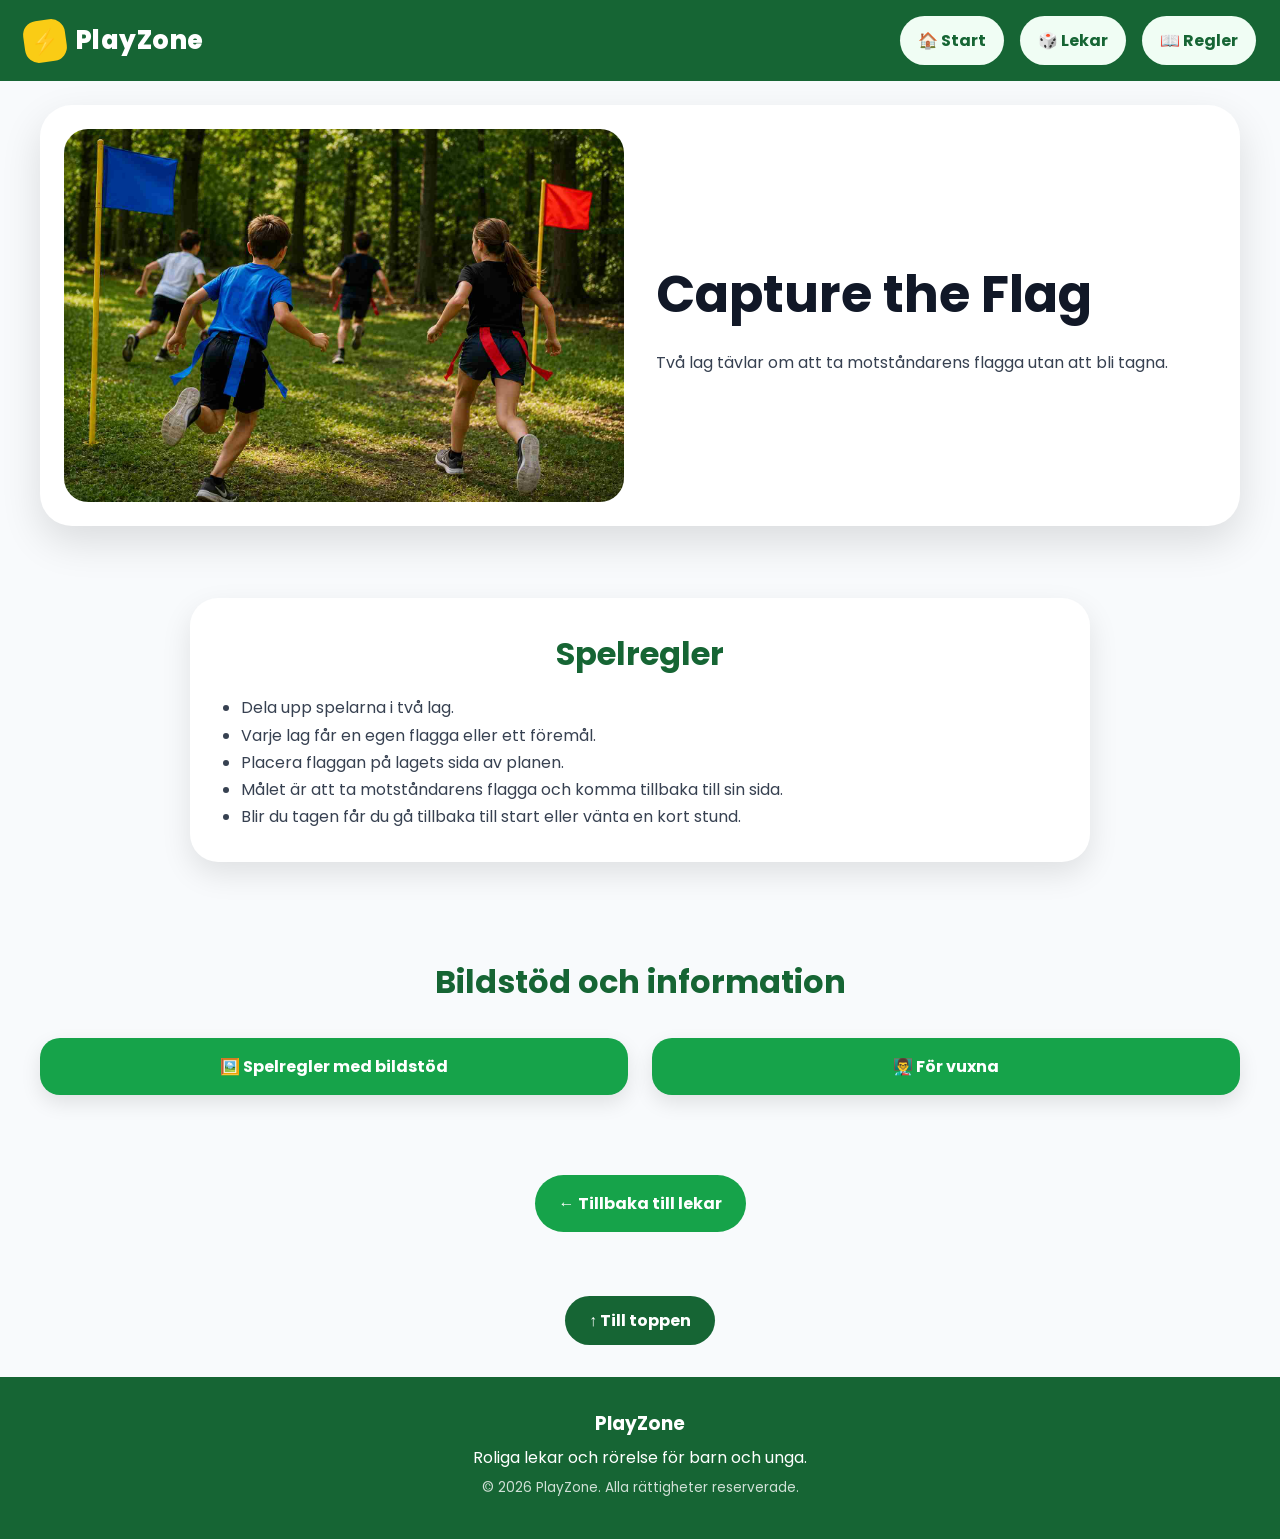
==== commit 2e266de8: "footer och vuxna" ====
--- a/capturetheflagg.html
+++ b/capturetheflagg.html
@@ -10,6 +10,7 @@
     <link rel="stylesheet" href="css/lekinfo.style.css">
 </head>
 <body>
+    <body id="top"></body>
 
 <nav>
     <a href="index.html" class="logo">
@@ -107,6 +108,10 @@
     <a href="lekar.html" class="back-btn">← Tillbaka till lekar</a>
 </div>
 
+<div class="top-container">
+    <a href="#top" class="top-btn">↑ Till toppen</a>
+</div>
+
 <footer class="footer">
     <h3>PlayZone</h3>
     <p>Roliga lekar och rörelse för barn och unga.</p>
--- a/css/lekinfo.style.css
+++ b/css/lekinfo.style.css
@@ -437,3 +437,26 @@
     }
 }
 
+/* till toppen */
+
+.top-container {
+    text-align: center;
+    margin: 2rem 0;
+}
+
+.top-btn {
+    display: inline-block;
+    background: #166534;
+    color: white;
+    text-decoration: none;
+    padding: 12px 24px;
+    border-radius: 999px;
+    font-weight: 700;
+    transition: 0.2s;
+}
+
+.top-btn:hover {
+    background: #15803D;
+    transform: translateY(-2px);
+}
+
